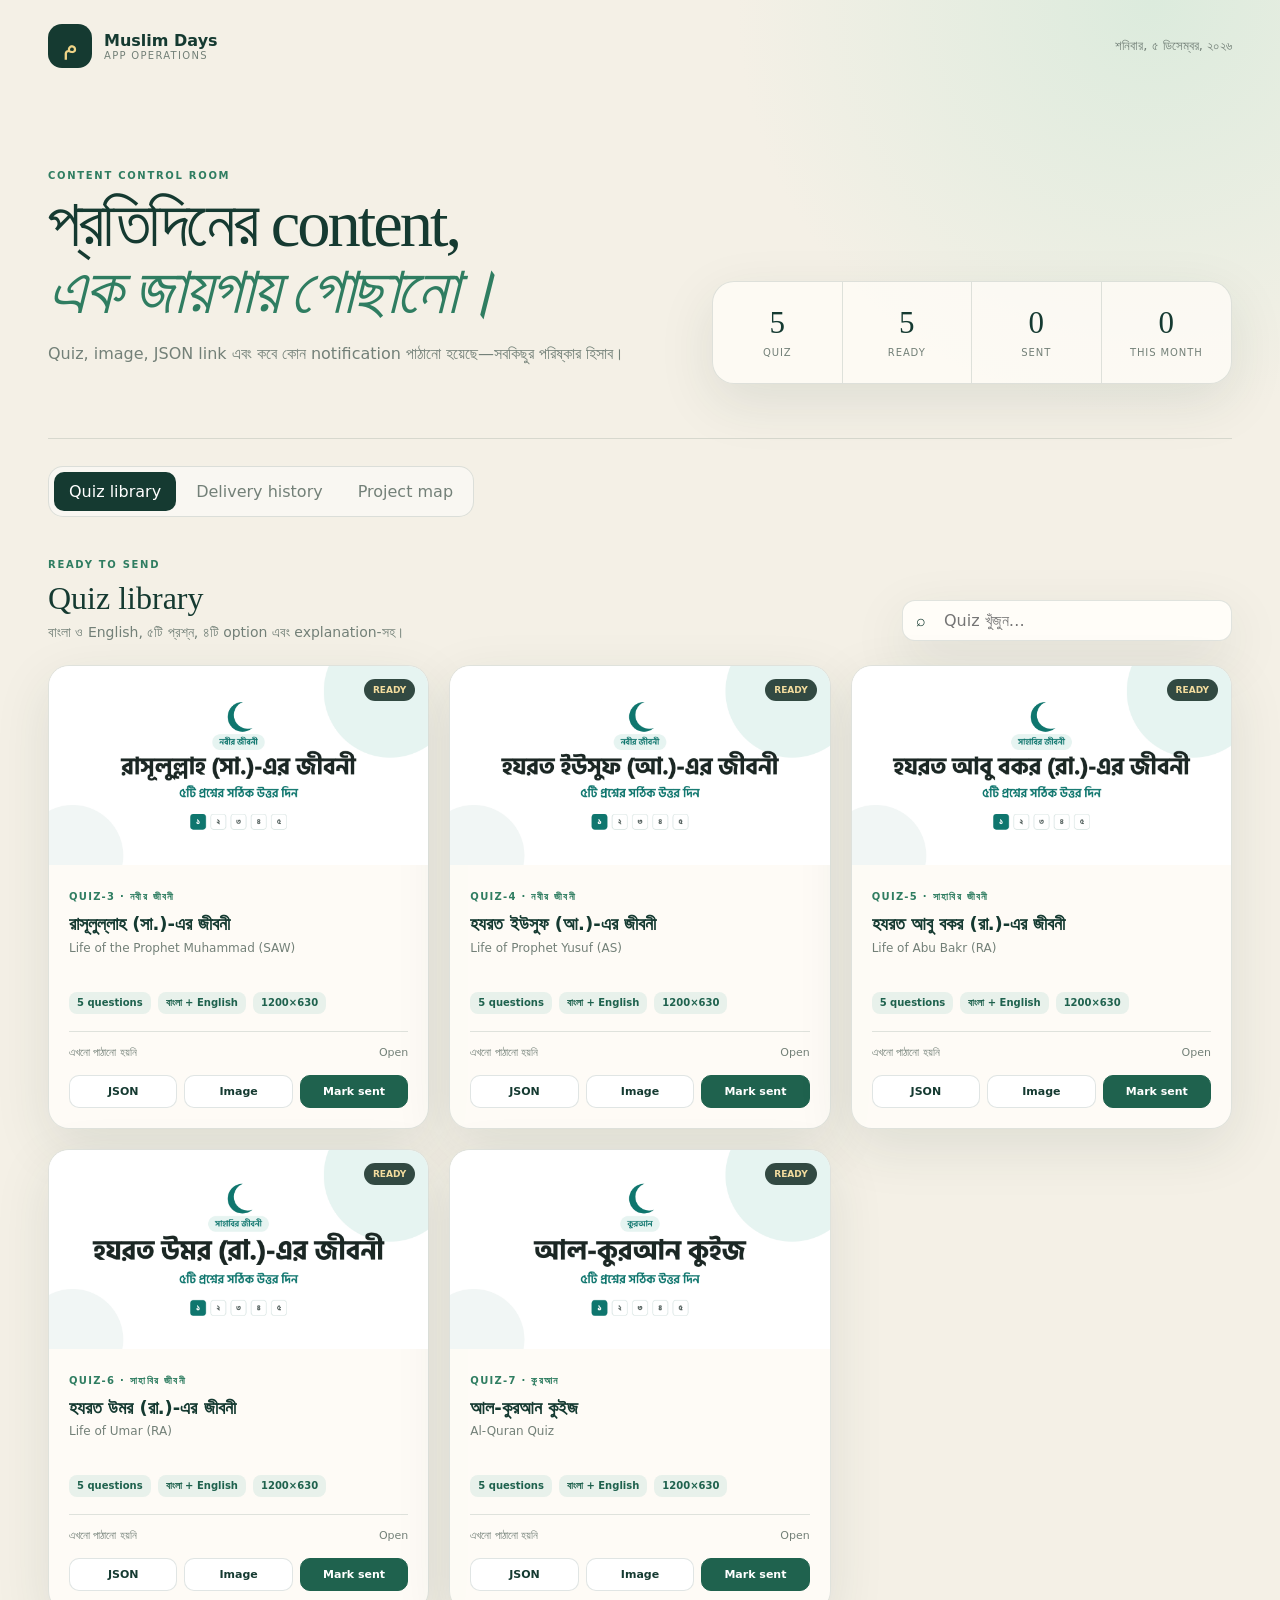
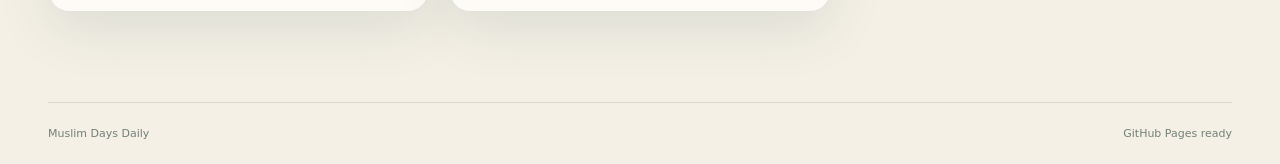
==== index.html @ 5b1b9dbd "Set up Muslim Days operations dashboard" ====
<!doctype html>
<html lang="bn">
<head>
  <meta charset="UTF-8"><meta name="viewport" content="width=device-width,initial-scale=1">
  <meta name="theme-color" content="#153a31"><meta name="description" content="Muslim Days operations dashboard">
  <title>Muslim Days Daily</title><link rel="stylesheet" href="styles.css">
</head>
<body>
  <header class="topbar"><a class="brand" href="#top"><span class="mark">م</span><span><b>Muslim Days</b><small>App operations</small></span></a><span id="today" class="muted"></span></header>
  <main id="top">
    <section class="hero">
      <div><p class="eyebrow">Content control room</p><h1>প্রতিদিনের content,<br><em>এক জায়গায় গোছানো।</em></h1><p class="lead">Quiz, image, JSON link এবং কবে কোন notification পাঠানো হয়েছে—সবকিছুর পরিষ্কার হিসাব।</p></div>
      <div class="stats"><div><b id="quizCount">—</b><span>Quiz</span></div><div><b id="readyCount">—</b><span>Ready</span></div><div><b id="sentCount">—</b><span>Sent</span></div><div><b id="monthCount">—</b><span>This month</span></div></div>
    </section>
    <nav class="tabs"><button class="tab active" data-view="library">Quiz library</button><button class="tab" data-view="history">Delivery history</button><button class="tab" data-view="setup">Project map</button></nav>

    <section class="view active" id="libraryView">
      <div class="section-head"><div><p class="eyebrow">Ready to send</p><h2>Quiz library</h2><p class="muted">বাংলা ও English, ৫টি প্রশ্ন, ৪টি option এবং explanation-সহ।</p></div><label class="search">⌕ <input id="quizSearch" type="search" placeholder="Quiz খুঁজুন…"></label></div>
      <div class="quiz-grid" id="quizGrid"><div class="empty">Quiz load হচ্ছে…</div></div>
    </section>

    <section class="view" id="historyView">
      <div class="section-head"><div><p class="eyebrow">Sent archive</p><h2>Delivery history</h2><p class="muted">তারিখ, type বা keyword দিয়ে পাঠানো content খুঁজুন।</p></div><div class="actions"><button class="button secondary" id="exportHistory">Export JSON</button><button class="button primary" id="addDelivery">+ Delivery যোগ করুন</button></div></div>
      <div class="filters"><label>From<input type="date" id="dateFrom"></label><label>To<input type="date" id="dateTo"></label><label>Type<select id="typeFilter"><option value="all">সব type</option><option value="quiz">Quiz</option><option value="notification">Notification</option><option value="reminder">Reminder</option><option value="feedback">Feedback</option></select></label><label class="wide">Search<input id="historySearch" type="search" placeholder="Title, note…"></label><button id="resetFilters">Reset</button></div>
      <div class="history-list" id="historyList"></div>
    </section>

    <section class="view" id="setupView">
      <div class="section-head"><div><p class="eyebrow">One app, three repositories</p><h2>Muslim Days project map</h2><p class="muted">App-এর সব কাজ এই তিনটি repository ঘিরে পরিচালিত হবে।</p></div></div>
      <div class="repo-grid">
        <article class="repo-card primary-repo"><span>01</span><div><h3>Muslim Days Daily</h3><p>Central operations hub। Architecture notes, dependency map, graphics, Facebook promotion, quiz/content plan, campaign assets ও delivery history এখানে ধাপে ধাপে যোগ হবে।</p><a href="https://github.com/mdabarik/muslim-days-daily" target="_blank" rel="noopener">mdabarik/muslim-days-daily ↗</a></div><b>Central</b></article>
        <article class="repo-card"><span>02</span><div><h3>Push Notifications</h3><p>Admin page, message templates, Cloudflare Worker, Firebase push এবং sending guide।</p><a href="https://github.com/mdabarik/push-notifications" target="_blank" rel="noopener">mdabarik/push-notifications ↗</a></div><b>Messaging</b></article>
        <article class="repo-card"><span>03</span><div><h3>Main codebase</h3><p>Muslim Days app-এর production source code, app architecture, features, builds ও release implementation।</p><a href="https://github.com/mdabarik/muslim-days" target="_blank" rel="noopener">mdabarik/muslim-days ↗</a></div><b>Application</b></article>
      </div>
      <div class="setup-grid">
        <article><b>✓</b><div><h3>Quiz content ready</h3><p>Quiz 3–7 JSON ও 1200×630 images এই repo-তে আছে।</p></div></article>
        <article><b>✓</b><div><h3>Messaging skill ready</h3><p><code>$muslim-days-messaging</code> payload validation ও delivery workflow জানে।</p></div></article>
        <article><b>→</b><div><h3>Worker dependencies</h3><p>Firebase service account, admin password এবং Cloudflare KV production-এ থাকতে হবে।</p></div></article>
        <article><b>0</b><div><h3>No package install</h3><p>এই dashboard plain HTML/CSS/JS; npm dependency নেই।</p></div></article>
      </div>
    </section>
  </main>

  <dialog id="deliveryDialog"><form method="dialog" id="deliveryForm"><div class="dialog-head"><div><p class="eyebrow">Delivery record</p><h2>পাঠানোর তথ্য</h2></div><button value="cancel" aria-label="Close">×</button></div><div class="form-grid">
    <label>তারিখ<input id="deliveryDate" type="date" required></label><label>Type<select id="deliveryType"><option value="quiz">Quiz</option><option value="notification">Notification</option><option value="reminder">Reminder</option><option value="feedback">Feedback</option></select></label>
    <label class="full">Title<input id="deliveryTitle" required placeholder="যা পাঠানো হয়েছে"></label><label>Audience<select id="deliveryAudience"><option value="all">All users</option><option value="debug">Debug phones</option><option value="single">Single device</option></select></label><label>Status<select id="deliveryStatus"><option value="sent">Sent</option><option value="scheduled">Scheduled</option><option value="draft">Draft</option></select></label>
    <label class="full">JSON URL<input id="deliveryJson" type="url" placeholder="https://…/quiz.json"></label><label class="full">Image URL<input id="deliveryImage" type="url" placeholder="https://…/image.png"></label><label class="full">Note<textarea id="deliveryNote" rows="3" placeholder="Notification text বা note"></textarea></label>
  </div><input id="deliveryQuizId" type="hidden"><div class="dialog-actions"><button class="button secondary" value="cancel">Cancel</button><button class="button primary" value="default">Save delivery</button></div></form></dialog>
  <footer><span>Muslim Days Daily</span><span>GitHub Pages ready</span></footer><script src="app.js"></script>
</body></html>
---- styles.css ----
:root{--ink:#153a31;--green:#1f624e;--green2:#2f7d61;--cream:#f4f0e6;--paper:#fffdf8;--gold:#d6a74d;--muted:#738078;--line:rgba(21,58,49,.13);--shadow:0 18px 55px rgba(25,59,48,.1)}*{box-sizing:border-box}html{scroll-behavior:smooth}body{margin:0;color:var(--ink);background:radial-gradient(circle at 90% 0,#dcebdd 0,transparent 26rem),var(--cream);font-family:Inter,ui-sans-serif,system-ui,-apple-system,"Segoe UI",sans-serif}button,input,select,textarea{font:inherit}button{cursor:pointer}.topbar{max-width:1240px;margin:auto;padding:24px 28px;display:flex;justify-content:space-between;align-items:center}.brand{display:flex;align-items:center;gap:12px;color:inherit;text-decoration:none}.mark{width:44px;height:44px;display:grid;place-items:center;border-radius:14px;background:var(--ink);color:#efd487;font:24px Georgia}.brand>span:last-child{display:grid}.brand small{color:var(--muted);font-size:10px;text-transform:uppercase;letter-spacing:.13em}.muted{color:var(--muted)}#today{font-size:13px}main{max-width:1240px;margin:auto;padding:30px 28px 90px}.hero{padding:48px 0 54px;border-bottom:1px solid var(--line);display:grid;grid-template-columns:1fr 520px;gap:50px;align-items:end}.eyebrow{margin:0 0 10px;color:var(--green2);font-size:10px;font-weight:850;letter-spacing:.17em;text-transform:uppercase}h1,h2{font-family:Georgia,"Times New Roman",serif;font-weight:500}h1{margin:0;font-size:clamp(42px,5.2vw,68px);line-height:1;letter-spacing:-.045em}h1 em{color:var(--green2);font-weight:500}.lead{max-width:640px;color:var(--muted);line-height:1.75}.stats{display:grid;grid-template-columns:repeat(4,1fr);background:rgba(255,253,248,.76);border:1px solid var(--line);border-radius:22px;box-shadow:var(--shadow);overflow:hidden}.stats div{padding:23px 12px;text-align:center;border-right:1px solid var(--line)}.stats div:last-child{border:0}.stats b{display:block;font:31px Georgia}.stats span{color:var(--muted);font-size:10px;text-transform:uppercase;letter-spacing:.09em}.tabs{width:max-content;max-width:100%;display:flex;gap:5px;margin:27px 0 42px;padding:5px;background:rgba(255,255,255,.48);border:1px solid var(--line);border-radius:15px;overflow:auto}.tab{white-space:nowrap;border:0;background:transparent;color:var(--muted);padding:10px 15px;border-radius:10px}.tab.active{background:var(--ink);color:#fff}.view{display:none}.view.active{display:block;animation:show .3s ease}@keyframes show{from{opacity:0;transform:translateY(5px)}}.section-head{display:flex;justify-content:space-between;gap:22px;align-items:end;margin-bottom:24px}.section-head h2{font-size:32px;margin:0}.section-head .muted{margin:7px 0 0;font-size:14px}.search{width:min(330px,100%);display:flex;align-items:center;gap:7px;background:var(--paper);border:1px solid var(--line);border-radius:13px;padding:0 13px;box-shadow:var(--shadow)}.search input{border:0;background:transparent}.quiz-grid{display:grid;grid-template-columns:repeat(3,1fr);gap:20px}.quiz-card{background:rgba(255,253,248,.86);border:1px solid var(--line);border-radius:21px;overflow:hidden;box-shadow:var(--shadow);transition:.2s}.quiz-card:hover{transform:translateY(-3px)}.quiz-cover{position:relative;aspect-ratio:1200/630;background:#153a31;overflow:hidden}.quiz-cover img{width:100%;height:100%;object-fit:cover}.quiz-status{position:absolute;top:13px;right:13px;padding:6px 9px;border-radius:99px;background:rgba(12,36,29,.82);color:#f3dc9e;font-size:9px;font-weight:800;text-transform:uppercase}.quiz-body{padding:20px}.quiz-id{color:var(--green2);font-size:10px;font-weight:850;text-transform:uppercase;letter-spacing:.13em}.quiz-card h3{font-size:18px;line-height:1.35;margin:8px 0 4px}.quiz-en{color:var(--muted);font-size:12px;margin:0;min-height:34px}.quiz-meta{display:flex;gap:7px;margin:17px 0;flex-wrap:wrap}.quiz-meta span{padding:5px 8px;border-radius:8px;background:#e8f1eb;color:var(--green);font-size:10px;font-weight:750}.last-sent{padding-top:14px;border-top:1px solid var(--line);display:flex;justify-content:space-between;gap:10px;color:var(--muted);font-size:11px}.card-actions{display:flex;gap:7px;margin-top:16px}.card-actions a,.card-actions button{flex:1;text-align:center;text-decoration:none;border:1px solid var(--line);border-radius:10px;padding:9px 8px;background:#fff;color:var(--ink);font-size:11px;font-weight:750}.card-actions .mark-sent{background:var(--green);color:#fff;border-color:var(--green)}.button{border:1px solid transparent;border-radius:11px;padding:11px 15px;font-weight:750;font-size:12px}.primary{background:var(--green);color:#fff}.secondary{background:var(--paper);border-color:var(--line);color:var(--ink)}.actions{display:flex;gap:8px}.filters{display:grid;grid-template-columns:150px 150px 170px 1fr auto;gap:10px;align-items:end;padding:17px;background:rgba(255,253,248,.76);border:1px solid var(--line);border-radius:18px;margin-bottom:19px}.filters label,.form-grid label{display:grid;gap:6px;color:var(--muted);font-size:10px;font-weight:800;text-transform:uppercase;letter-spacing:.1em}input,select,textarea{width:100%;border:1px solid var(--line);border-radius:10px;padding:10px 11px;background:#fff;color:var(--ink);outline:0}input:focus,select:focus,textarea:focus{border-color:var(--green2);box-shadow:0 0 0 3px rgba(47,125,97,.1)}#resetFilters{height:41px;border:0;background:transparent;color:var(--green);font-weight:750}.history-list{display:grid;gap:10px}.history-item{display:grid;grid-template-columns:104px 52px 1fr auto;gap:16px;align-items:center;padding:17px 19px;background:rgba(255,253,248,.82);border:1px solid var(--line);border-radius:16px}.history-date{font-size:12px;font-weight:800;color:var(--green)}.type-icon{width:43px;height:43px;display:grid;place-items:center;border-radius:13px;background:#e8f1eb;font-size:18px}.history-item h3{margin:0 0 4px;font-size:15px}.history-item p{margin:0;color:var(--muted);font-size:11px}.history-links{display:flex;gap:6px}.history-links a{padding:7px 9px;border:1px solid var(--line);border-radius:8px;text-decoration:none;color:var(--green);font-size:10px;font-weight:800}.chip{display:inline-block;margin-left:7px;padding:4px 7px;border-radius:99px;background:#e5f2eb;color:var(--green);font-size:9px;text-transform:uppercase}.empty{grid-column:1/-1;padding:42px;text-align:center;border:1px dashed var(--line);border-radius:18px;color:var(--muted)}.repo-grid{display:grid;gap:14px}.repo-card{display:grid;grid-template-columns:auto 1fr auto;gap:17px;align-items:start;padding:24px;background:rgba(255,253,248,.84);border:1px solid var(--line);border-radius:19px}.repo-card>span{width:40px;height:40px;display:grid;place-items:center;border-radius:12px;background:#e8f1eb;color:var(--green);font:700 13px Georgia}.repo-card h3{margin:1px 0 6px}.repo-card p{margin:0 0 10px;color:var(--muted);line-height:1.55;font-size:13px}.repo-card a,.repo-card code{color:var(--green);font-size:11px}.repo-card>b{font-size:9px;text-transform:uppercase;letter-spacing:.1em;padding:6px 8px;border-radius:99px;background:#e2f2e9;color:var(--green)}.primary-repo{background:var(--ink);color:#fff}.primary-repo p{color:rgba(255,255,255,.68)}.primary-repo a{color:#f1d28a}.setup-grid{display:grid;grid-template-columns:1fr 1fr;gap:14px;margin-top:22px}.setup-grid article{display:flex;gap:13px;padding:19px;border:1px solid var(--line);background:rgba(255,253,248,.7);border-radius:16px}.setup-grid article>b{color:var(--green)}.setup-grid h3{margin:0 0 4px;font-size:14px}.setup-grid p{margin:0;color:var(--muted);font-size:11px;line-height:1.5}dialog{width:min(650px,calc(100% - 28px));border:1px solid var(--line);border-radius:22px;padding:0;color:var(--ink);background:var(--paper);box-shadow:0 30px 100px rgba(15,45,36,.28)}dialog::backdrop{background:rgba(11,36,28,.5);backdrop-filter:blur(4px)}dialog form{padding:27px}.dialog-head{display:flex;justify-content:space-between;align-items:start;margin-bottom:24px}.dialog-head h2{margin:0;font-size:29px}.dialog-head>button{border:0;background:transparent;font-size:25px}.form-grid{display:grid;grid-template-columns:1fr 1fr;gap:14px}.form-grid .full{grid-column:1/-1}.form-grid textarea{resize:vertical}.dialog-actions{display:flex;justify-content:flex-end;gap:8px;margin-top:23px}footer{display:flex;justify-content:space-between;max-width:1184px;margin:auto;padding:24px 0;border-top:1px solid var(--line);color:var(--muted);font-size:11px}
@media(max-width:900px){.hero{grid-template-columns:1fr}.quiz-grid{grid-template-columns:1fr 1fr}.filters{grid-template-columns:1fr 1fr}.filters .wide{grid-column:1/-1}.history-item{grid-template-columns:90px 48px 1fr}.history-links{grid-column:3}.setup-grid{grid-template-columns:1fr}}
@media(max-width:590px){.topbar{padding:18px}#today{display:none}main{padding:18px 18px 65px}.hero{padding:28px 0 38px}.stats{grid-template-columns:1fr 1fr}.stats div:nth-child(2){border-right:0}.stats div:nth-child(-n+2){border-bottom:1px solid var(--line)}.section-head{align-items:stretch;flex-direction:column}.search{width:100%}.quiz-grid,.filters,.form-grid{grid-template-columns:1fr}.filters .wide,.form-grid .full{grid-column:auto}.history-item{grid-template-columns:1fr}.history-links{grid-column:auto}.repo-card{grid-template-columns:auto 1fr}.repo-card>b{grid-column:2;width:max-content}footer{margin:0 18px}.hero h1{font-size:43px}}
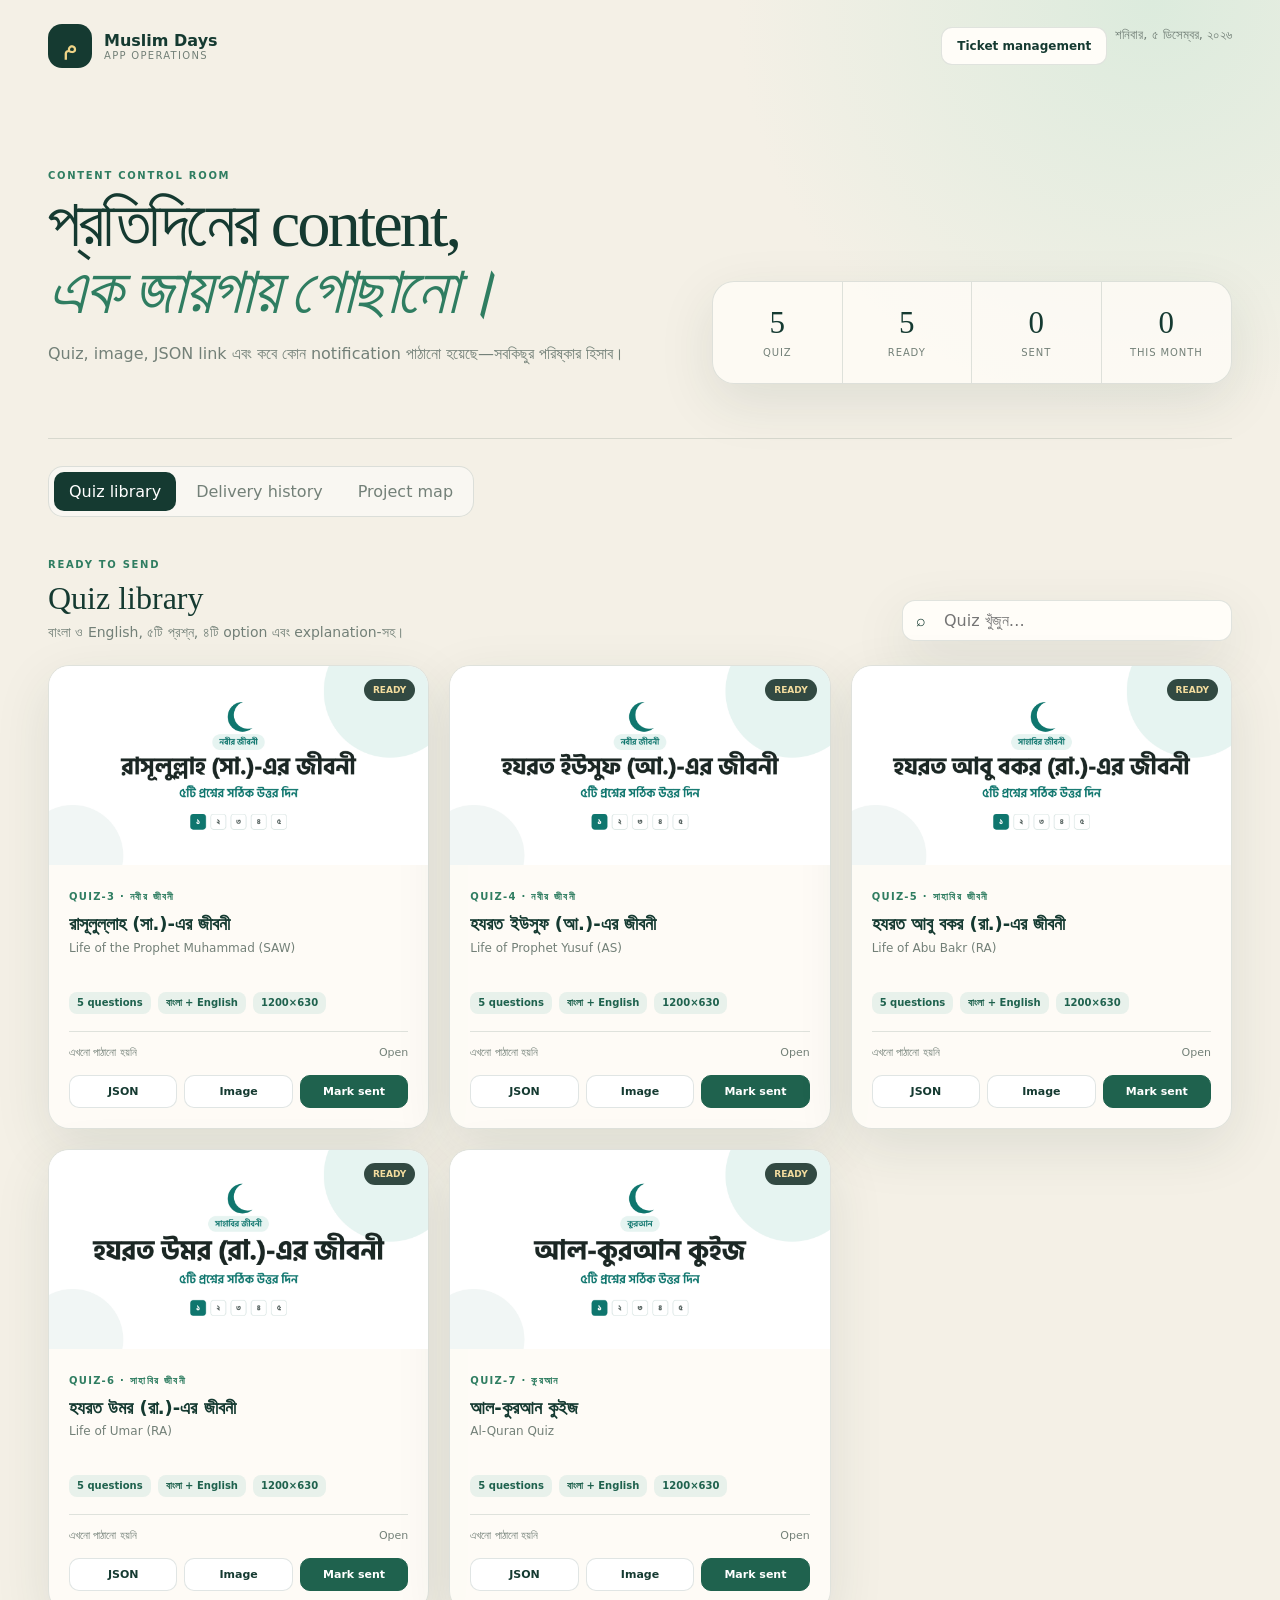
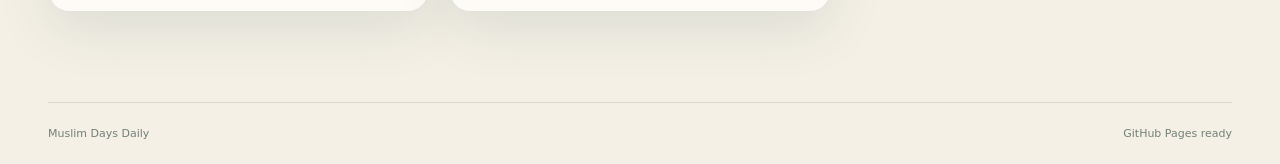
==== commit b183f850: "Add ticket management dashboard" ====
--- a/index.html
+++ b/index.html
@@ -6,7 +6,7 @@
   <title>Muslim Days Daily</title><link rel="stylesheet" href="styles.css">
 </head>
 <body>
-  <header class="topbar"><a class="brand" href="#top"><span class="mark">م</span><span><b>Muslim Days</b><small>App operations</small></span></a><span id="today" class="muted"></span></header>
+  <header class="topbar"><a class="brand" href="#top"><span class="mark">م</span><span><b>Muslim Days</b><small>App operations</small></span></a><div class="actions"><a class="button secondary" style="text-decoration:none" href="tickets.html">Ticket management</a><span id="today" class="muted"></span></div></header>
   <main id="top">
     <section class="hero">
       <div><p class="eyebrow">Content control room</p><h1>প্রতিদিনের content,<br><em>এক জায়গায় গোছানো।</em></h1><p class="lead">Quiz, image, JSON link এবং কবে কোন notification পাঠানো হয়েছে—সবকিছুর পরিষ্কার হিসাব।</p></div>
@@ -37,6 +37,7 @@
         <article><b>✓</b><div><h3>Messaging skill ready</h3><p><code>$muslim-days-messaging</code> payload validation ও delivery workflow জানে।</p></div></article>
         <article><b>→</b><div><h3>Worker dependencies</h3><p>Firebase service account, admin password এবং Cloudflare KV production-এ থাকতে হবে।</p></div></article>
         <article><b>0</b><div><h3>No package install</h3><p>এই dashboard plain HTML/CSS/JS; npm dependency নেই।</p></div></article>
+        <article><b>f</b><div><h3>Facebook promotion</h3><p>Official Facebook page—promotion, campaign creative ও audience communication-এর channel।</p><p><a href="https://www.facebook.com/profile.php?id=61595709925575" target="_blank" rel="noopener">Facebook page খুলুন ↗</a></p></div></article>
       </div>
     </section>
   </main>
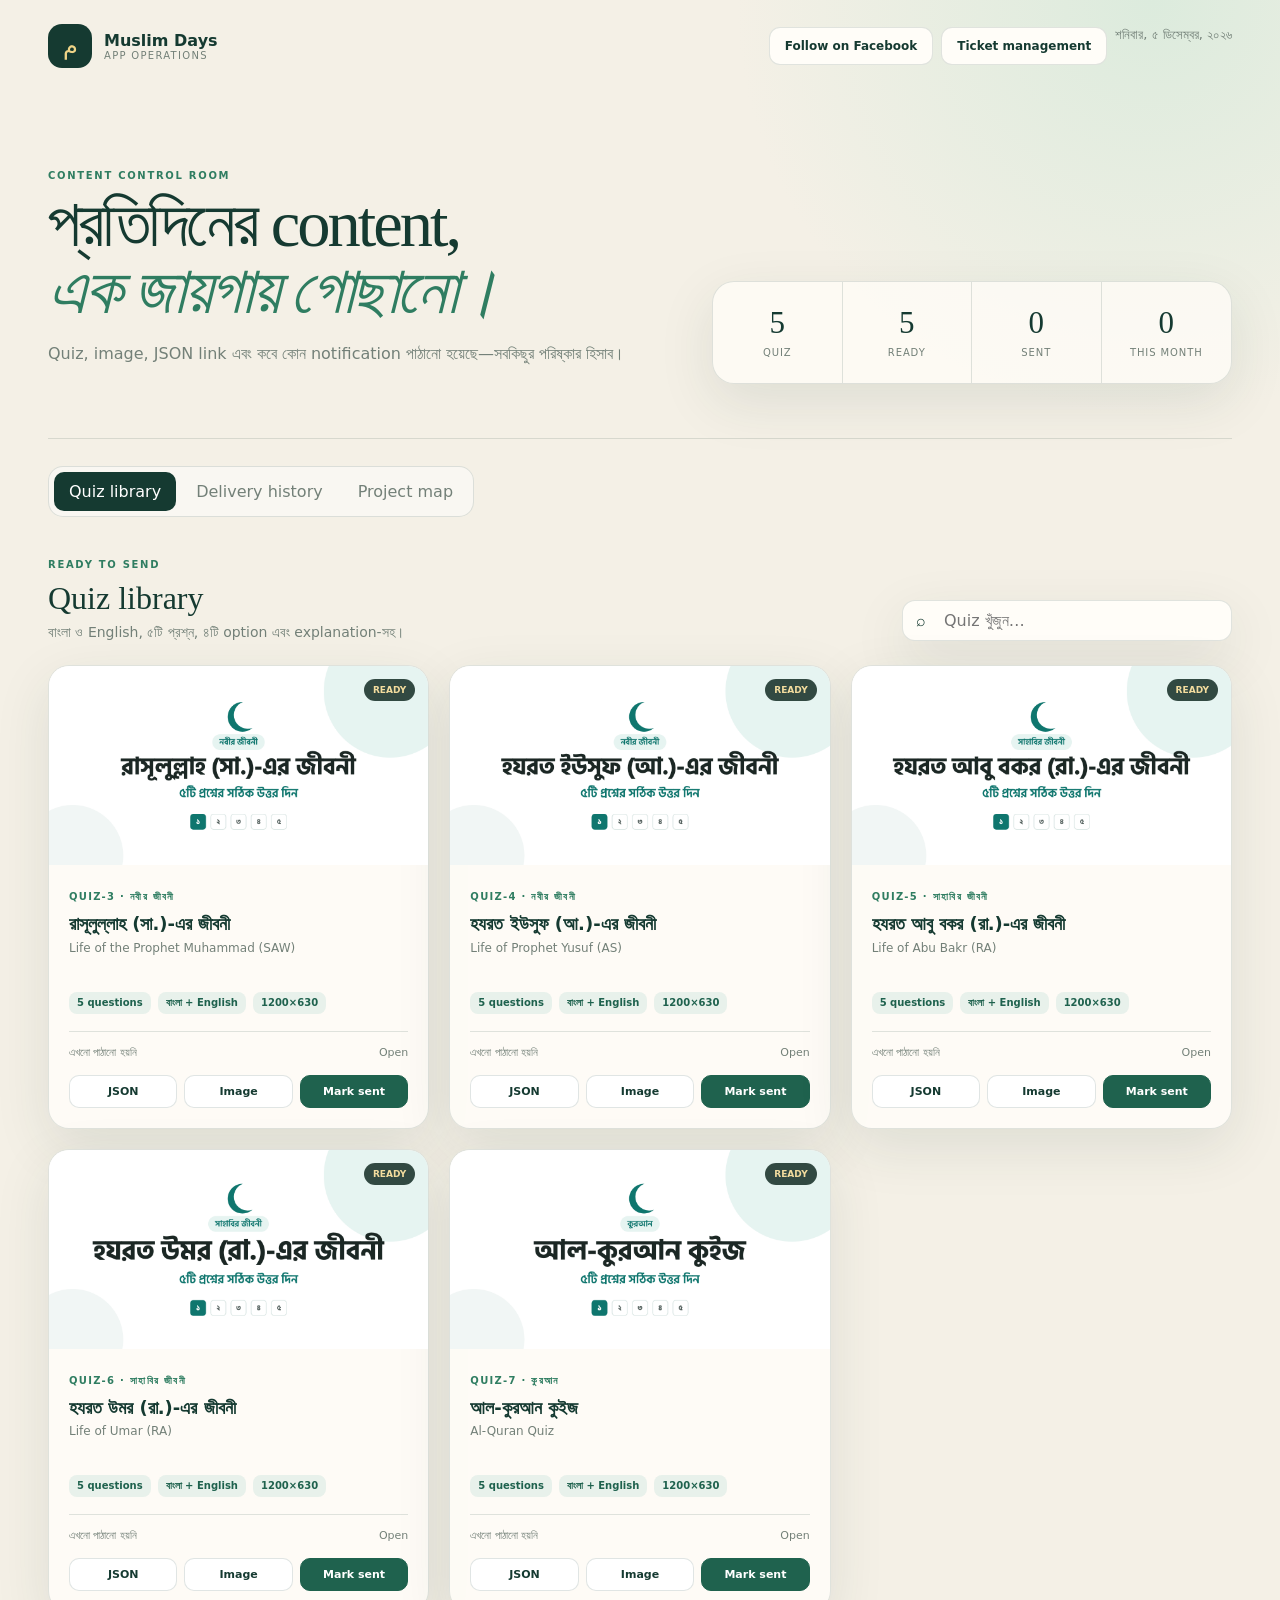
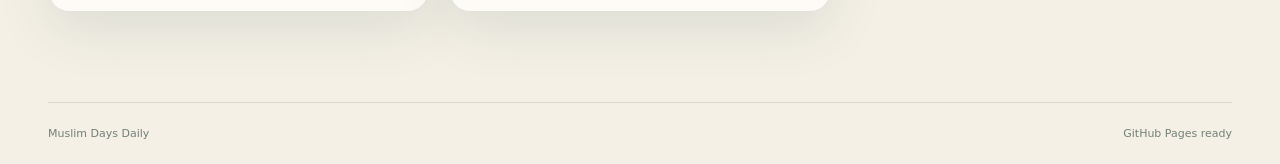
==== commit 47427c81: "Add Facebook follow link to dashboard" ====
--- a/index.html
+++ b/index.html
@@ -6,7 +6,7 @@
   <title>Muslim Days Daily</title><link rel="stylesheet" href="styles.css">
 </head>
 <body>
-  <header class="topbar"><a class="brand" href="#top"><span class="mark">م</span><span><b>Muslim Days</b><small>App operations</small></span></a><div class="actions"><a class="button secondary" style="text-decoration:none" href="tickets.html">Ticket management</a><span id="today" class="muted"></span></div></header>
+  <header class="topbar"><a class="brand" href="#top"><span class="mark">م</span><span><b>Muslim Days</b><small>App operations</small></span></a><div class="actions"><a class="button secondary" style="text-decoration:none" href="https://www.facebook.com/profile.php?id=61595709925575" target="_blank" rel="noopener">Follow on Facebook</a><a class="button secondary" style="text-decoration:none" href="tickets.html">Ticket management</a><span id="today" class="muted"></span></div></header>
   <main id="top">
     <section class="hero">
       <div><p class="eyebrow">Content control room</p><h1>প্রতিদিনের content,<br><em>এক জায়গায় গোছানো।</em></h1><p class="lead">Quiz, image, JSON link এবং কবে কোন notification পাঠানো হয়েছে—সবকিছুর পরিষ্কার হিসাব।</p></div>
